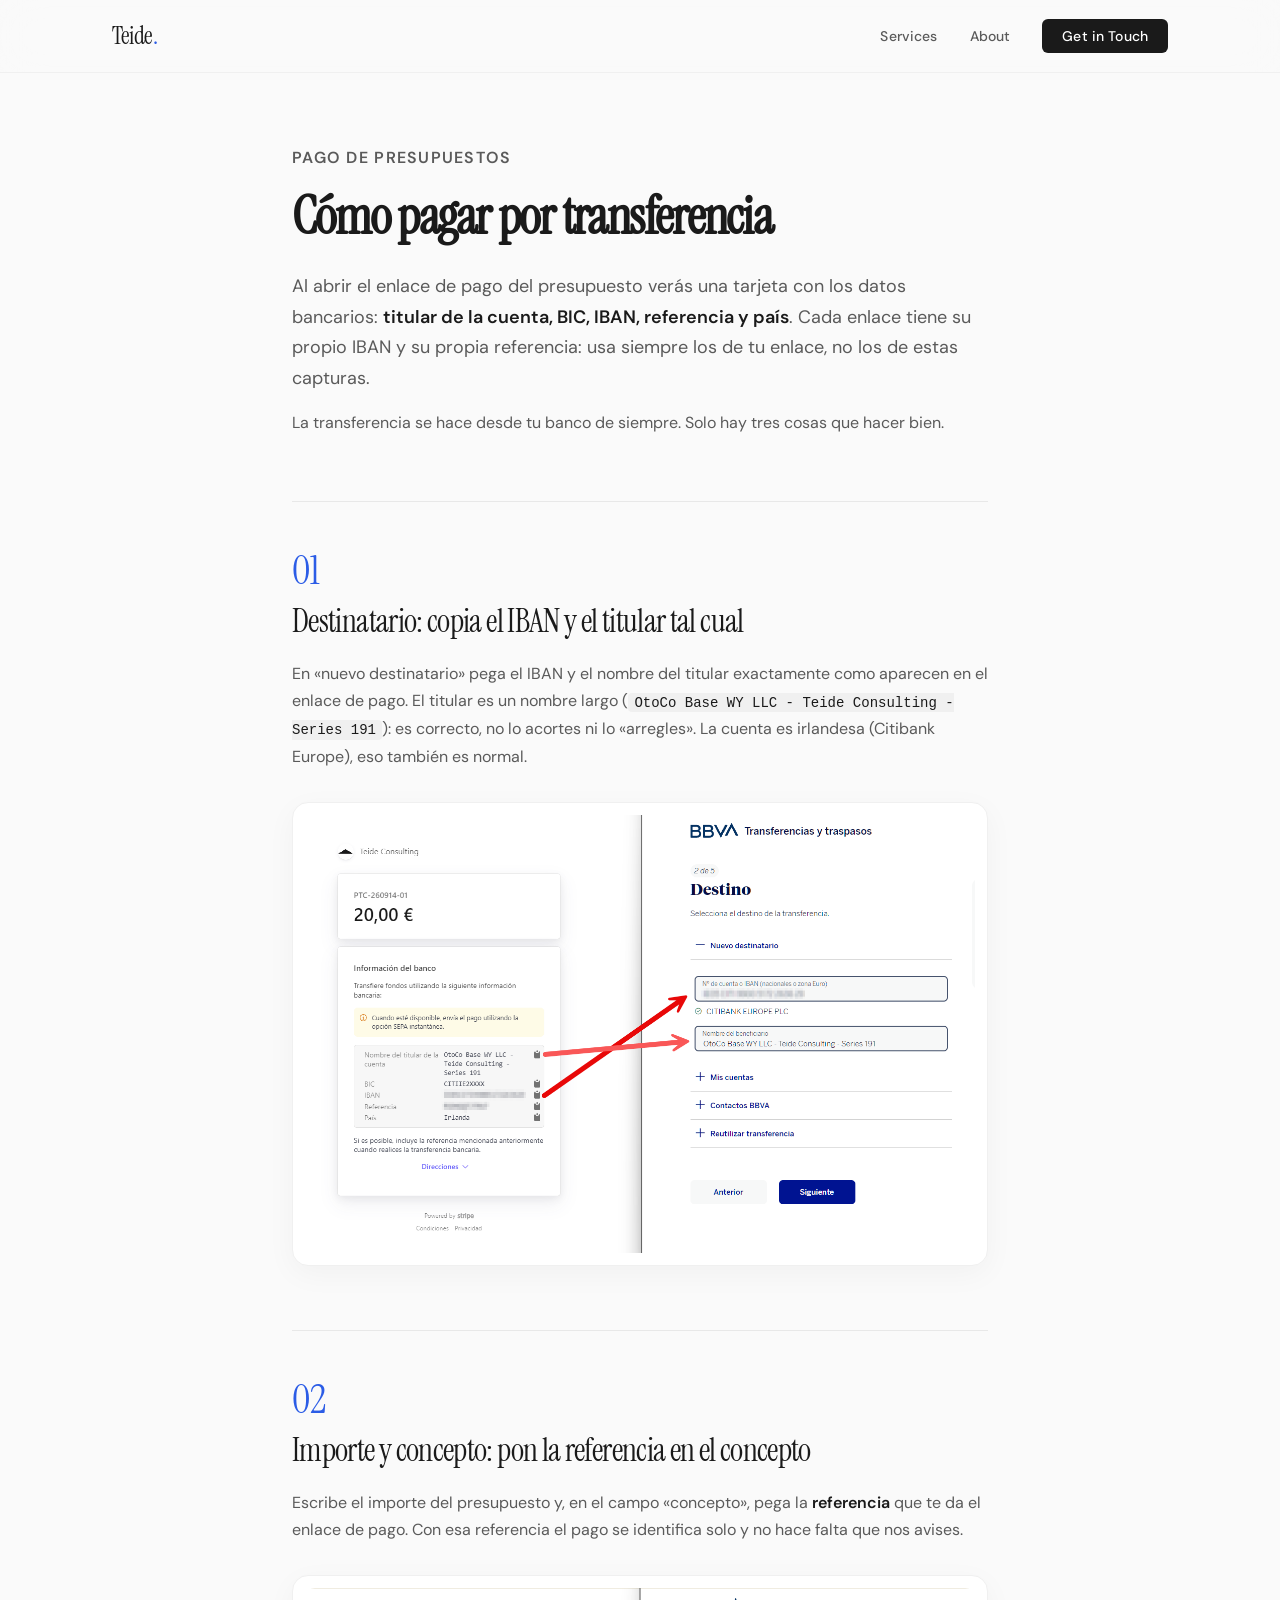
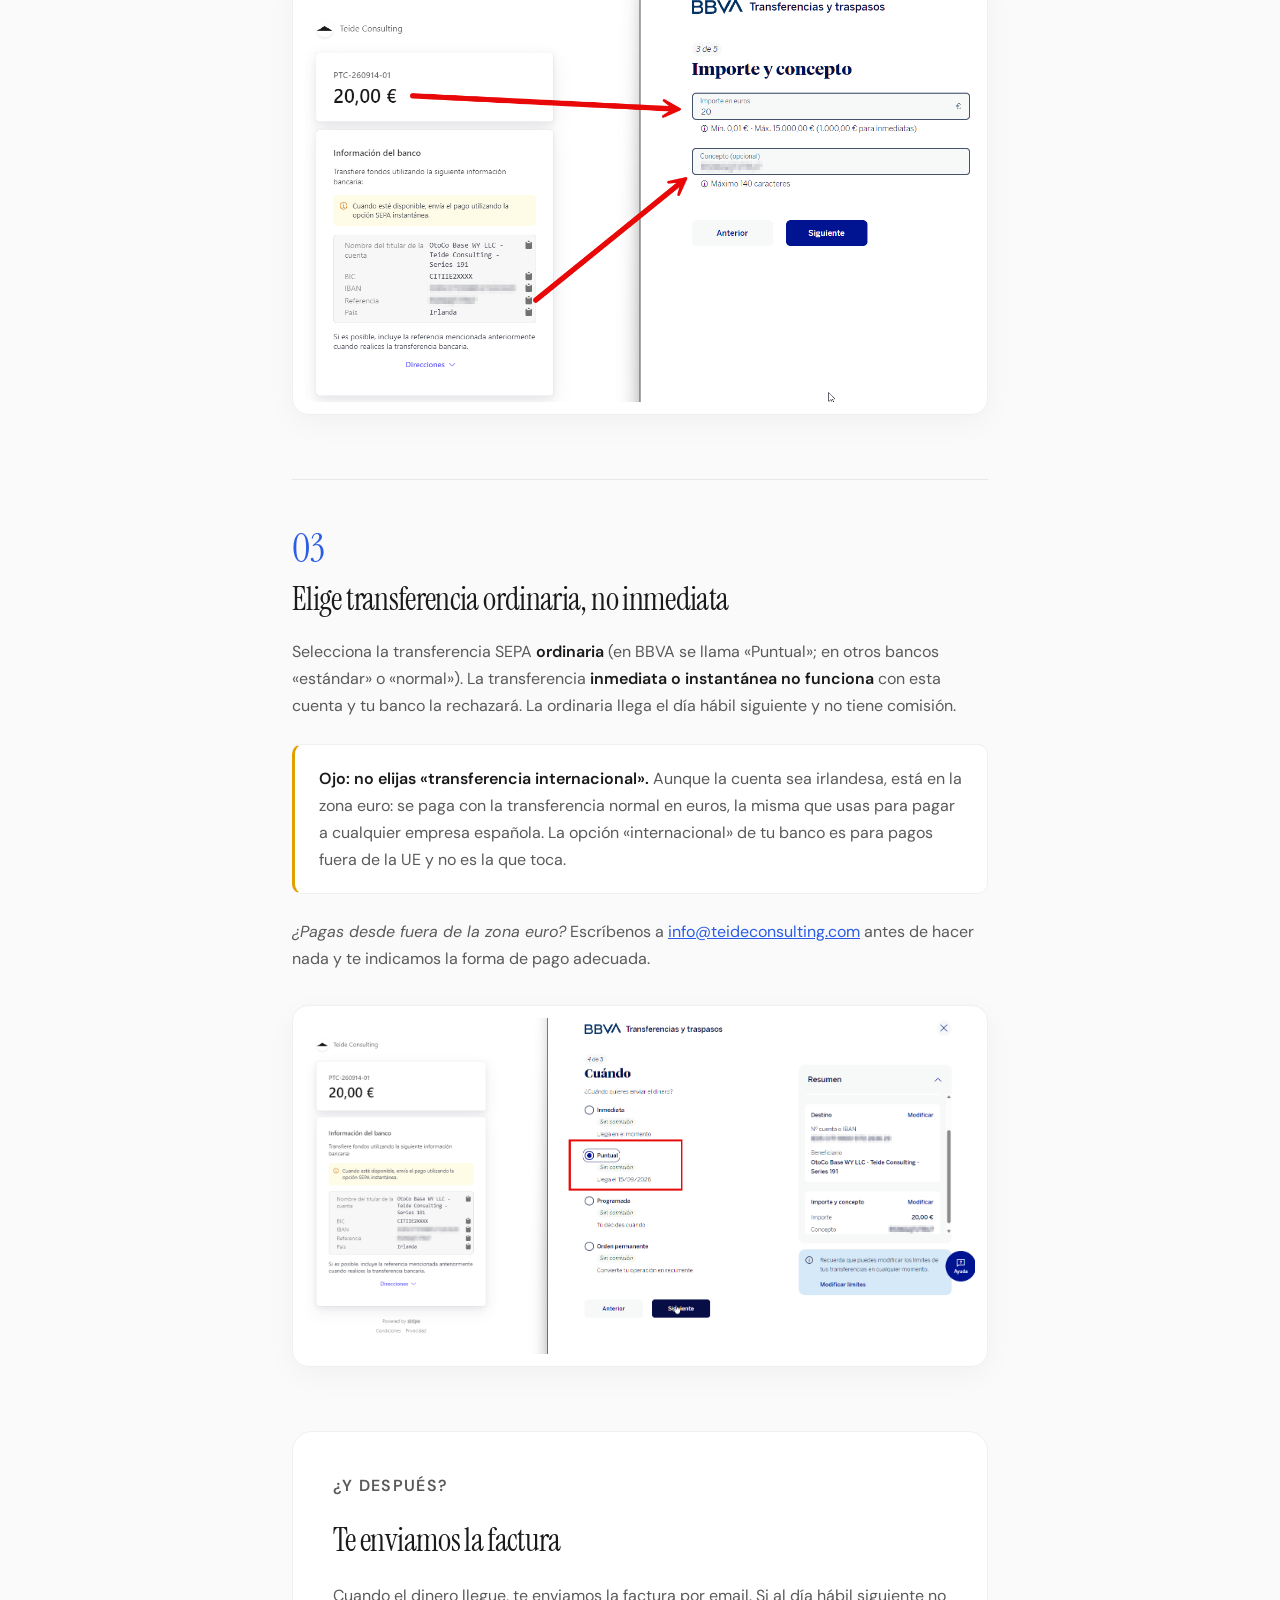
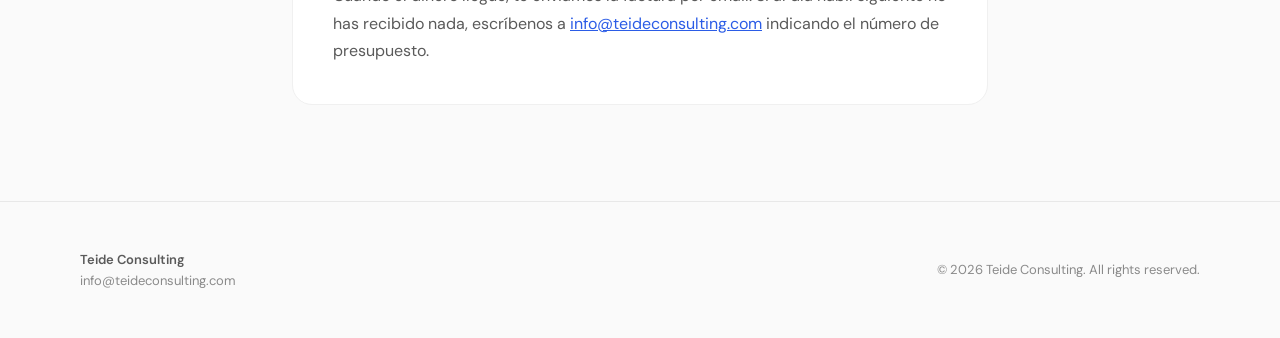
==== pagar-por-transferencia/index.html @ b3c502ce "Add /pagar-por-transferencia payment instructions page Spanish step-by-step guide for paying quotes " ====
<!DOCTYPE html>
<html lang="es">
<head>
  <meta charset="UTF-8">
  <meta name="viewport" content="width=device-width, initial-scale=1.0">
  <title>Cómo pagar por transferencia — Teide Consulting</title>
  <meta name="description" content="Instrucciones paso a paso para pagar un presupuesto de Teide Consulting por transferencia SEPA ordinaria desde tu banco.">
  <link rel="preconnect" href="https://fonts.googleapis.com">
  <link rel="preconnect" href="https://fonts.gstatic.com" crossorigin>
  <link href="https://fonts.googleapis.com/css2?family=DM+Sans:ital,opsz,wght@0,9..40,300;0,9..40,400;0,9..40,500;0,9..40,600;0,9..40,700;1,9..40,400&family=Instrument+Serif:ital@0;1&display=swap" rel="stylesheet">
  <style>
    :root {
      --color-bg: #FAFAFA;
      --color-surface: #FFFFFF;
      --color-text: #1A1A1A;
      --color-text-secondary: #5A5A5A;
      --color-text-muted: #8A8A8A;
      --color-accent: #2B5CE6;
      --color-accent-light: #E8EEFB;
      --color-border: #E8E8E8;
      --color-border-light: #F0F0F0;
      --font-display: 'Instrument Serif', Georgia, serif;
      --font-body: 'DM Sans', system-ui, sans-serif;
    }

    *, *::before, *::after { margin: 0; padding: 0; box-sizing: border-box; }

    html { scroll-behavior: smooth; }

    body {
      font-family: var(--font-body);
      color: var(--color-text);
      background: var(--color-bg);
      line-height: 1.6;
      -webkit-font-smoothing: antialiased;
    }

    /* ── NAV ── */
    nav {
      position: fixed;
      top: 0;
      left: 0;
      right: 0;
      z-index: 100;
      background: rgba(250, 250, 250, 0.85);
      backdrop-filter: blur(20px);
      -webkit-backdrop-filter: blur(20px);
      border-bottom: 1px solid var(--color-border-light);
    }

    .nav-inner {
      max-width: 1120px;
      margin: 0 auto;
      padding: 0 2rem;
      height: 72px;
      display: flex;
      align-items: center;
      justify-content: space-between;
    }

    .logo {
      font-family: var(--font-display);
      font-size: 1.5rem;
      letter-spacing: -0.02em;
      color: var(--color-text);
      text-decoration: none;
    }

    .logo span {
      color: var(--color-accent);
    }

    .nav-links {
      display: flex;
      gap: 2rem;
      list-style: none;
      align-items: center;
    }

    .nav-links a {
      font-size: 0.875rem;
      font-weight: 500;
      color: var(--color-text-secondary);
      text-decoration: none;
      letter-spacing: 0.01em;
      transition: color 0.2s;
    }

    .nav-links a:hover { color: var(--color-text); }

    .nav-cta {
      font-size: 0.875rem !important;
      font-weight: 500 !important;
      color: var(--color-surface) !important;
      background: var(--color-text);
      padding: 0.5rem 1.25rem;
      border-radius: 6px;
      transition: background 0.2s !important;
    }

    .nav-cta:hover { background: var(--color-accent) !important; color: #fff !important; }

    /* ── GUIDE ── */
    .guide {
      max-width: 760px;
      margin: 0 auto;
      padding: 9rem 2rem 6rem;
    }

    .section-label {
      font-size: 0.75rem;
      font-weight: 600;
      letter-spacing: 0.08em;
      text-transform: uppercase;
      color: var(--color-accent);
      margin-bottom: 1rem;
    }

    .guide h1 {
      font-family: var(--font-display);
      font-size: clamp(2.25rem, 5vw, 3.25rem);
      line-height: 1.15;
      letter-spacing: -0.03em;
      margin-bottom: 1.5rem;
    }

    .guide p {
      color: var(--color-text-secondary);
      font-size: 1rem;
      line-height: 1.7;
      margin-bottom: 1rem;
    }

    .guide strong { color: var(--color-text); font-weight: 600; }

    .guide a { color: var(--color-accent); }

    .guide code {
      font-family: ui-monospace, SFMono-Regular, Menlo, Consolas, monospace;
      font-size: 0.875em;
      color: var(--color-text);
      background: var(--color-border-light);
      padding: 0.1rem 0.4rem;
      border-radius: 4px;
    }

    .lead {
      font-size: 1.125rem !important;
    }

    .step {
      margin-top: 4rem;
      padding-top: 3rem;
      border-top: 1px solid var(--color-border);
    }

    .step-number {
      font-family: var(--font-display);
      font-size: 2.5rem;
      line-height: 1;
      color: var(--color-accent);
      margin-bottom: 0.75rem;
    }

    .step h2 {
      font-family: var(--font-display);
      font-size: clamp(1.5rem, 3vw, 2rem);
      line-height: 1.2;
      letter-spacing: -0.02em;
      font-weight: 400;
      margin-bottom: 1.25rem;
    }

    .shot {
      margin-top: 2rem;
      background: var(--color-surface);
      border: 1px solid var(--color-border-light);
      border-radius: 16px;
      padding: 0.75rem;
      box-shadow: 0 8px 30px rgba(0,0,0,0.04);
    }

    .shot img {
      display: block;
      width: 100%;
      height: auto;
      border-radius: 10px;
    }

    .callout {
      background: var(--color-surface);
      border: 1px solid var(--color-border-light);
      border-left: 3px solid #E0A100;
      border-radius: 10px;
      padding: 1.25rem 1.5rem;
      margin: 1.5rem 0;
    }

    .callout p:last-child { margin-bottom: 0; }

    .after {
      margin-top: 4rem;
      background: var(--color-surface);
      border: 1px solid var(--color-border-light);
      border-radius: 20px;
      padding: 2.5rem;
    }

    .after h2 {
      font-family: var(--font-display);
      font-size: clamp(1.5rem, 3vw, 2rem);
      letter-spacing: -0.02em;
      font-weight: 400;
      margin-bottom: 1rem;
    }

    .after p:last-child { margin-bottom: 0; }

    /* ── FOOTER ── */
    footer {
      border-top: 1px solid var(--color-border);
      padding: 3rem 2rem;
    }

    .footer-inner {
      max-width: 1120px;
      margin: 0 auto;
      display: flex;
      justify-content: space-between;
      align-items: center;
      flex-wrap: wrap;
      gap: 1rem;
    }

    .footer-left p {
      font-size: 0.8125rem;
      color: var(--color-text-muted);
    }

    .footer-left .company-name {
      font-weight: 600;
      color: var(--color-text-secondary);
    }

    .footer-right {
      font-size: 0.8125rem;
      color: var(--color-text-muted);
    }

    /* ── MOBILE ── */
    .mobile-toggle {
      display: none;
      background: none;
      border: none;
      cursor: pointer;
      padding: 0.5rem;
    }

    .mobile-toggle span {
      display: block;
      width: 20px;
      height: 2px;
      background: var(--color-text);
      margin: 4px 0;
      transition: all 0.3s;
    }

    @media (max-width: 768px) {
      .mobile-toggle { display: block; }

      .nav-links {
        display: none;
        position: absolute;
        top: 72px;
        left: 0;
        right: 0;
        background: var(--color-bg);
        border-bottom: 1px solid var(--color-border);
        flex-direction: column;
        padding: 1.5rem 2rem;
        gap: 1.25rem;
      }

      .nav-links.open { display: flex; }

      .guide { padding: 7rem 1.5rem 4rem; }

      .step { margin-top: 3rem; padding-top: 2.5rem; }

      .shot { padding: 0.375rem; border-radius: 12px; }

      .shot img { border-radius: 8px; }

      .after { padding: 2rem 1.5rem; }

      .footer-inner { flex-direction: column; text-align: center; }
    }
  </style>
</head>
<body>
  <!-- NAV -->
  <nav>
    <div class="nav-inner">
      <a href="/" class="logo">Teide<span>.</span></a>
      <button class="mobile-toggle" onclick="document.querySelector('.nav-links').classList.toggle('open')" aria-label="Toggle menu">
        <span></span><span></span><span></span>
      </button>
      <ul class="nav-links">
        <li><a href="/#services">Services</a></li>
        <li><a href="/#about">About</a></li>
        <li><a href="/#contact" class="nav-cta">Get in Touch</a></li>
      </ul>
    </div>
  </nav>

  <main class="guide">
    <p class="section-label">Pago de presupuestos</p>
    <h1>Cómo pagar por transferencia</h1>

    <p class="lead">Al abrir el enlace de pago del presupuesto verás una tarjeta con los datos bancarios: <strong>titular de la cuenta, BIC, IBAN, referencia y país</strong>. Cada enlace tiene su propio IBAN y su propia referencia: usa siempre los de tu enlace, no los de estas capturas.</p>

    <p>La transferencia se hace desde tu banco de siempre. Solo hay tres cosas que hacer bien.</p>

    <!-- PASO 1 -->
    <section class="step">
      <div class="step-number">01</div>
      <h2>Destinatario: copia el IBAN y el titular tal cual</h2>
      <p>En «nuevo destinatario» pega el IBAN y el nombre del titular exactamente como aparecen en el enlace de pago. El titular es un nombre largo (<code>OtoCo Base WY LLC - Teide Consulting - Series 191</code>): es correcto, no lo acortes ni lo «arregles». La cuenta es irlandesa (Citibank Europe), eso también es normal.</p>
      <figure class="shot">
        <a href="/pagar-por-transferencia/paso-1-destino.png"><img src="/pagar-por-transferencia/paso-1-destino.png" width="1333" height="871" loading="lazy" alt="A la izquierda, la tarjeta de datos bancarios del enlace de pago; a la derecha, la pantalla «Destino» de BBVA con el IBAN y el nombre del beneficiario copiados de la tarjeta."></a>
      </figure>
    </section>

    <!-- PASO 2 -->
    <section class="step">
      <div class="step-number">02</div>
      <h2>Importe y concepto: pon la referencia en el concepto</h2>
      <p>Escribe el importe del presupuesto y, en el campo «concepto», pega la <strong>referencia</strong> que te da el enlace de pago. Con esa referencia el pago se identifica solo y no hace falta que nos avises.</p>
      <figure class="shot">
        <a href="/pagar-por-transferencia/paso-2-importe-concepto.png"><img src="/pagar-por-transferencia/paso-2-importe-concepto.png" width="1252" height="772" loading="lazy" alt="Pantalla «Importe y concepto» de BBVA: el importe del presupuesto en el campo de importe y la referencia del enlace de pago en el campo concepto."></a>
      </figure>
    </section>

    <!-- PASO 3 -->
    <section class="step">
      <div class="step-number">03</div>
      <h2>Elige transferencia ordinaria, no inmediata</h2>
      <p>Selecciona la transferencia SEPA <strong>ordinaria</strong> (en BBVA se llama «Puntual»; en otros bancos «estándar» o «normal»). La transferencia <strong>inmediata o instantánea no funciona</strong> con esta cuenta y tu banco la rechazará. La ordinaria llega el día hábil siguiente y no tiene comisión.</p>

      <div class="callout">
        <p><strong>Ojo: no elijas «transferencia internacional».</strong> Aunque la cuenta sea irlandesa, está en la zona euro: se paga con la transferencia normal en euros, la misma que usas para pagar a cualquier empresa española. La opción «internacional» de tu banco es para pagos fuera de la UE y no es la que toca.</p>
      </div>

      <p><em>¿Pagas desde fuera de la zona euro?</em> Escríbenos a <a href="mailto:info@teideconsulting.com">info@teideconsulting.com</a> antes de hacer nada y te indicamos la forma de pago adecuada.</p>

      <figure class="shot">
        <a href="/pagar-por-transferencia/paso-3-cuando.png"><img src="/pagar-por-transferencia/paso-3-cuando.png" width="1753" height="880" loading="lazy" alt="Pantalla «Cuándo» de BBVA con la opción «Puntual» seleccionada en lugar de «Inmediata»."></a>
      </figure>
    </section>

    <section class="after">
      <p class="section-label">¿Y después?</p>
      <h2>Te enviamos la factura</h2>
      <p>Cuando el dinero llegue, te enviamos la factura por email. Si al día hábil siguiente no has recibido nada, escríbenos a <a href="mailto:info@teideconsulting.com">info@teideconsulting.com</a> indicando el número de presupuesto.</p>
    </section>
  </main>

  <!-- FOOTER -->
  <footer>
    <div class="footer-inner">
      <div class="footer-left">
        <p><span class="company-name">Teide Consulting</span></p>
        <p>info@teideconsulting.com</p>
      </div>
      <div class="footer-right">
        <p>&copy; 2026 Teide Consulting. All rights reserved.</p>
      </div>
    </div>
  </footer>
</body>
</html>
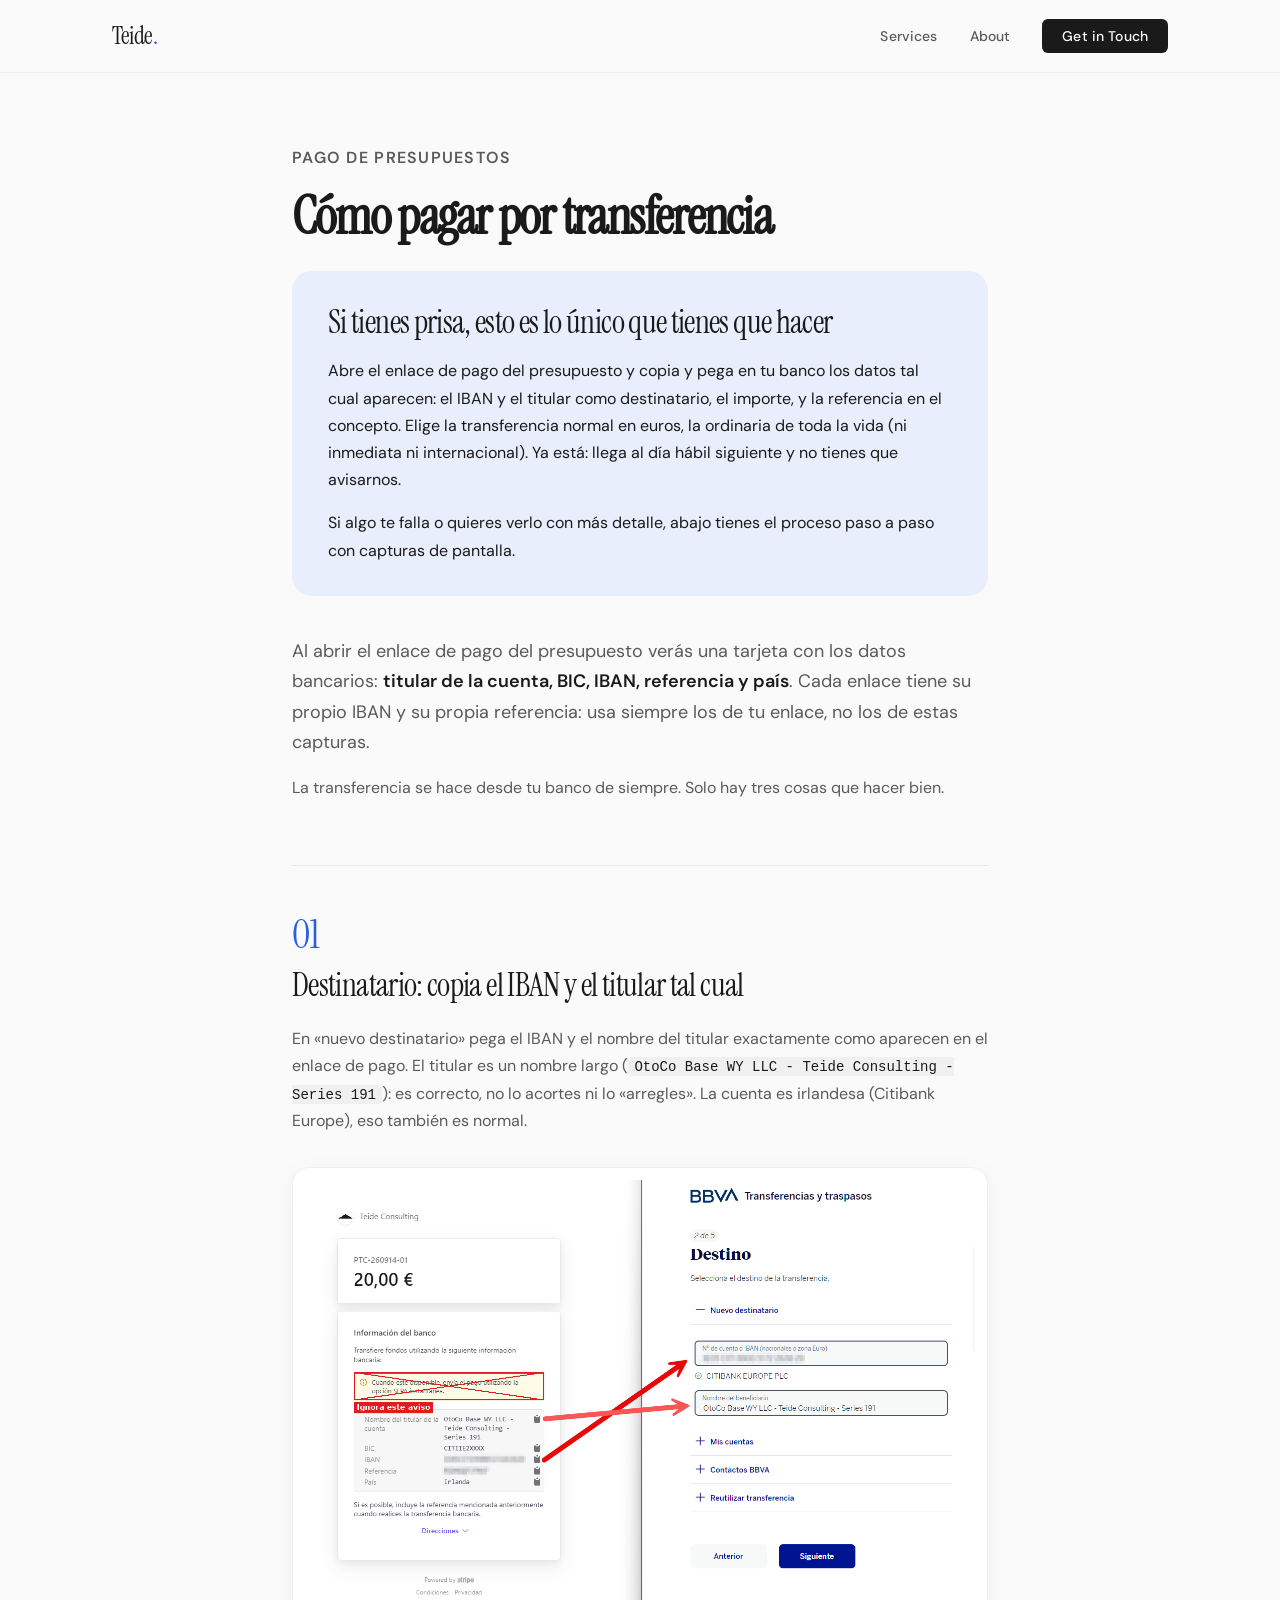
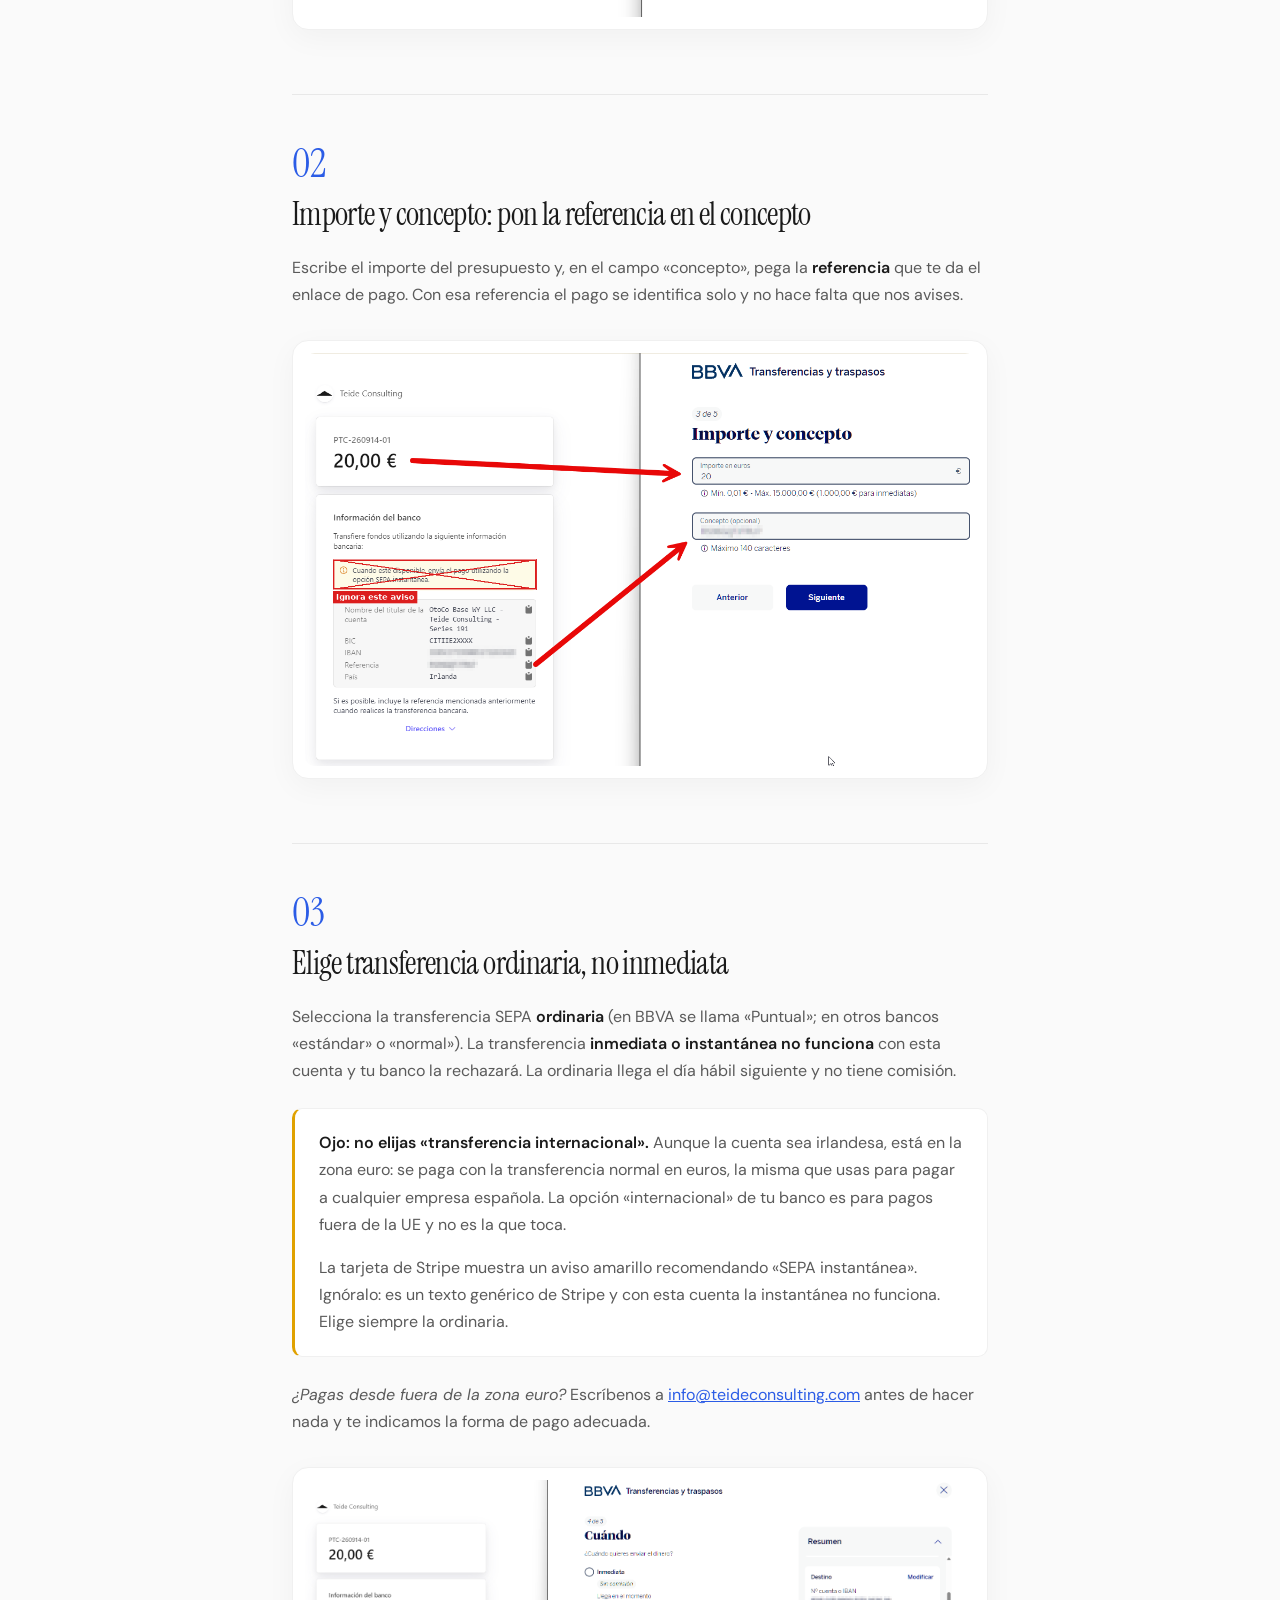
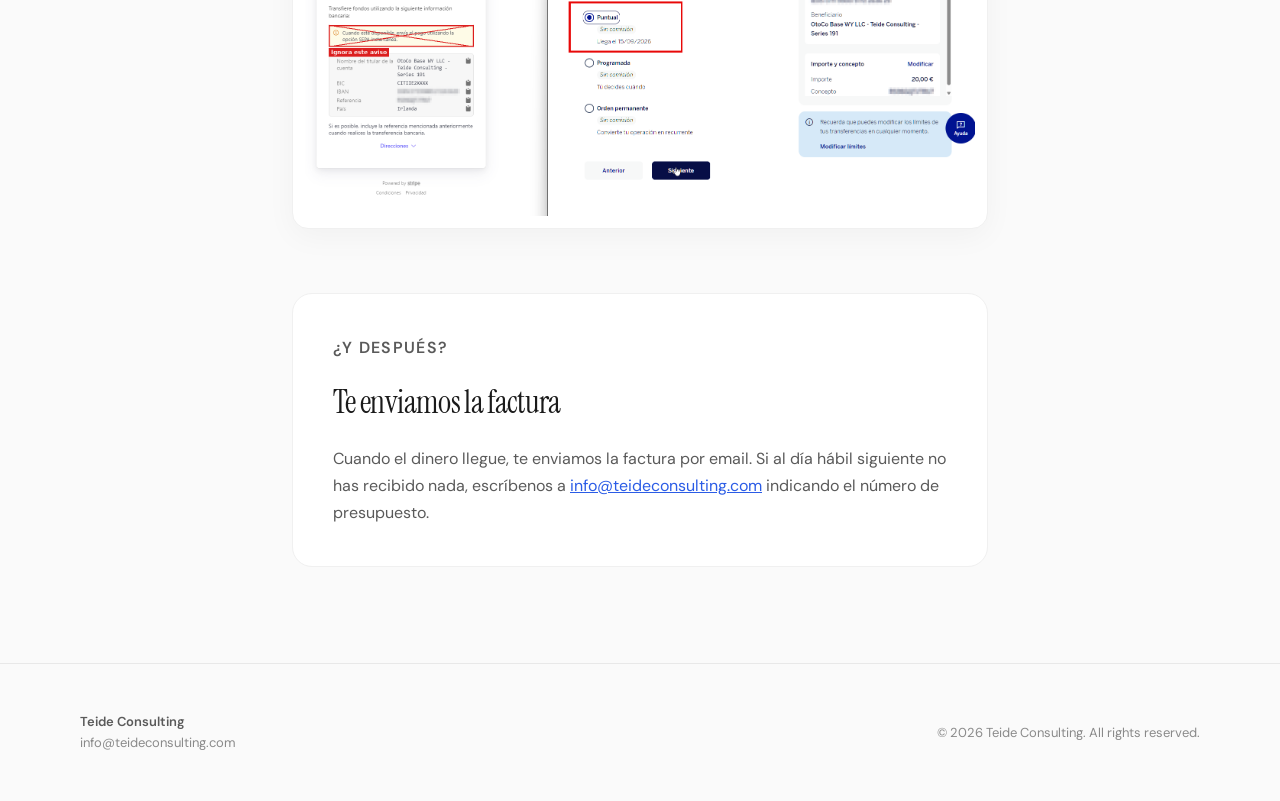
==== commit bc2c786c: "Payment page: quick summary, Stripe notice warning and lightbox - Add "Si tienes prisa" summary befo" ====
--- a/pagar-por-transferencia/index.html
+++ b/pagar-por-transferencia/index.html
@@ -148,6 +148,26 @@
       font-size: 1.125rem !important;
     }
 
+    .quick {
+      background: var(--color-accent-light);
+      border-radius: 20px;
+      padding: 2rem 2.25rem;
+      margin-bottom: 2.5rem;
+    }
+
+    .quick h2 {
+      font-family: var(--font-display);
+      font-size: clamp(1.5rem, 3vw, 2rem);
+      line-height: 1.2;
+      letter-spacing: -0.02em;
+      font-weight: 400;
+      margin-bottom: 1rem;
+    }
+
+    .guide .quick p { color: var(--color-text); }
+
+    .quick p:last-child { margin-bottom: 0; }
+
     .step {
       margin-top: 4rem;
       padding-top: 3rem;
@@ -180,12 +200,72 @@
       box-shadow: 0 8px 30px rgba(0,0,0,0.04);
     }
 
+    .shot a {
+      display: block;
+      cursor: zoom-in;
+    }
+
     .shot img {
       display: block;
       width: 100%;
       height: auto;
       border-radius: 10px;
     }
+
+    /* ── LIGHTBOX ── */
+    html.lightbox-open { overflow: hidden; }
+
+    .lightbox {
+      width: 100%;
+      height: 100%;
+      max-width: none;
+      max-height: none;
+      margin: 0;
+      padding: 4.5rem 2rem 2rem;
+      border: 0;
+      background: rgba(26, 26, 26, 0.94);
+      overflow: auto;
+    }
+
+    .lightbox[open] {
+      display: flex;
+      align-items: center;
+      justify-content: center;
+    }
+
+    .lightbox::backdrop { background: rgba(26, 26, 26, 0.6); }
+
+    .lightbox-img {
+      display: block;
+      max-width: 100%;
+      max-height: 100%;
+      width: auto;
+      height: auto;
+      border-radius: 10px;
+      background: var(--color-surface);
+      box-shadow: 0 20px 60px rgba(0,0,0,0.4);
+    }
+
+    .lightbox-close {
+      position: fixed;
+      top: 1rem;
+      right: 1rem;
+      width: 44px;
+      height: 44px;
+      border: 0;
+      border-radius: 50%;
+      background: var(--color-surface);
+      color: var(--color-text);
+      display: flex;
+      align-items: center;
+      justify-content: center;
+      cursor: pointer;
+      transition: background 0.2s, color 0.2s;
+    }
+
+    .lightbox-close:hover { background: var(--color-accent); color: #fff; }
+
+    .lightbox-close:focus-visible { outline: 2px solid var(--color-accent-light); outline-offset: 3px; }
 
     .callout {
       background: var(--color-surface);
@@ -290,6 +370,12 @@
       .shot { padding: 0.375rem; border-radius: 12px; }
 
       .shot img { border-radius: 8px; }
+
+      .quick { padding: 1.5rem; border-radius: 16px; }
+
+      .lightbox { padding: 4.5rem 0.5rem 1.5rem; }
+
+      .lightbox-img { width: 100%; max-height: none; border-radius: 6px; }
 
       .after { padding: 2rem 1.5rem; }
 
@@ -317,6 +403,12 @@
     <p class="section-label">Pago de presupuestos</p>
     <h1>Cómo pagar por transferencia</h1>
 
+    <section class="quick">
+      <h2>Si tienes prisa, esto es lo único que tienes que hacer</h2>
+      <p>Abre el enlace de pago del presupuesto y copia y pega en tu banco los datos tal cual aparecen: el IBAN y el titular como destinatario, el importe, y la referencia en el concepto. Elige la transferencia normal en euros, la ordinaria de toda la vida (ni inmediata ni internacional). Ya está: llega al día hábil siguiente y no tienes que avisarnos.</p>
+      <p>Si algo te falla o quieres verlo con más detalle, abajo tienes el proceso paso a paso con capturas de pantalla.</p>
+    </section>
+
     <p class="lead">Al abrir el enlace de pago del presupuesto verás una tarjeta con los datos bancarios: <strong>titular de la cuenta, BIC, IBAN, referencia y país</strong>. Cada enlace tiene su propio IBAN y su propia referencia: usa siempre los de tu enlace, no los de estas capturas.</p>
 
     <p>La transferencia se hace desde tu banco de siempre. Solo hay tres cosas que hacer bien.</p>
@@ -327,7 +419,7 @@
       <h2>Destinatario: copia el IBAN y el titular tal cual</h2>
       <p>En «nuevo destinatario» pega el IBAN y el nombre del titular exactamente como aparecen en el enlace de pago. El titular es un nombre largo (<code>OtoCo Base WY LLC - Teide Consulting - Series 191</code>): es correcto, no lo acortes ni lo «arregles». La cuenta es irlandesa (Citibank Europe), eso también es normal.</p>
       <figure class="shot">
-        <a href="/pagar-por-transferencia/paso-1-destino.png"><img src="/pagar-por-transferencia/paso-1-destino.png" width="1333" height="871" loading="lazy" alt="A la izquierda, la tarjeta de datos bancarios del enlace de pago; a la derecha, la pantalla «Destino» de BBVA con el IBAN y el nombre del beneficiario copiados de la tarjeta."></a>
+        <a href="/pagar-por-transferencia/paso-1-destino.png"><img src="/pagar-por-transferencia/paso-1-destino.png" width="1333" height="871" loading="lazy" alt="A la izquierda, la tarjeta de datos bancarios del enlace de pago; a la derecha, la pantalla «Destino» de BBVA con el IBAN y el nombre del beneficiario copiados de la tarjeta. El aviso amarillo de Stripe sobre SEPA instantánea aparece tachado."></a>
       </figure>
     </section>
 
@@ -337,7 +429,7 @@
       <h2>Importe y concepto: pon la referencia en el concepto</h2>
       <p>Escribe el importe del presupuesto y, en el campo «concepto», pega la <strong>referencia</strong> que te da el enlace de pago. Con esa referencia el pago se identifica solo y no hace falta que nos avises.</p>
       <figure class="shot">
-        <a href="/pagar-por-transferencia/paso-2-importe-concepto.png"><img src="/pagar-por-transferencia/paso-2-importe-concepto.png" width="1252" height="772" loading="lazy" alt="Pantalla «Importe y concepto» de BBVA: el importe del presupuesto en el campo de importe y la referencia del enlace de pago en el campo concepto."></a>
+        <a href="/pagar-por-transferencia/paso-2-importe-concepto.png"><img src="/pagar-por-transferencia/paso-2-importe-concepto.png" width="1252" height="772" loading="lazy" alt="Pantalla «Importe y concepto» de BBVA: el importe del presupuesto en el campo de importe y la referencia del enlace de pago en el campo concepto. El aviso amarillo de Stripe sobre SEPA instantánea aparece tachado."></a>
       </figure>
     </section>
 
@@ -349,12 +441,13 @@
 
       <div class="callout">
         <p><strong>Ojo: no elijas «transferencia internacional».</strong> Aunque la cuenta sea irlandesa, está en la zona euro: se paga con la transferencia normal en euros, la misma que usas para pagar a cualquier empresa española. La opción «internacional» de tu banco es para pagos fuera de la UE y no es la que toca.</p>
+        <p>La tarjeta de Stripe muestra un aviso amarillo recomendando «SEPA instantánea». Ignóralo: es un texto genérico de Stripe y con esta cuenta la instantánea no funciona. Elige siempre la ordinaria.</p>
       </div>
 
       <p><em>¿Pagas desde fuera de la zona euro?</em> Escríbenos a <a href="mailto:info@teideconsulting.com">info@teideconsulting.com</a> antes de hacer nada y te indicamos la forma de pago adecuada.</p>
 
       <figure class="shot">
-        <a href="/pagar-por-transferencia/paso-3-cuando.png"><img src="/pagar-por-transferencia/paso-3-cuando.png" width="1753" height="880" loading="lazy" alt="Pantalla «Cuándo» de BBVA con la opción «Puntual» seleccionada en lugar de «Inmediata»."></a>
+        <a href="/pagar-por-transferencia/paso-3-cuando.png"><img src="/pagar-por-transferencia/paso-3-cuando.png" width="1753" height="880" loading="lazy" alt="Pantalla «Cuándo» de BBVA con la opción «Puntual» seleccionada en lugar de «Inmediata». El aviso amarillo de Stripe sobre SEPA instantánea aparece tachado."></a>
       </figure>
     </section>
 
@@ -377,5 +470,46 @@
       </div>
     </div>
   </footer>
+
+  <!-- LIGHTBOX -->
+  <dialog class="lightbox" id="lightbox" aria-label="Captura ampliada">
+    <button type="button" class="lightbox-close" aria-label="Cerrar">
+      <svg width="20" height="20" fill="none" viewBox="0 0 24 24" stroke="currentColor" stroke-width="2"><path stroke-linecap="round" d="M6 6l12 12M18 6L6 18"/></svg>
+    </button>
+    <img class="lightbox-img" alt="">
+  </dialog>
+
+  <script>
+    (function () {
+      var dialog = document.getElementById('lightbox');
+      // Sin soporte de <dialog>, los enlaces abren la imagen como antes.
+      if (typeof dialog.showModal !== 'function') return;
+
+      var img = dialog.querySelector('.lightbox-img');
+      var opener = null;
+
+      document.querySelectorAll('.shot a').forEach(function (link) {
+        link.addEventListener('click', function (e) {
+          e.preventDefault();
+          opener = link;
+          img.src = link.getAttribute('href');
+          img.alt = link.querySelector('img').alt;
+          document.documentElement.classList.add('lightbox-open');
+          dialog.showModal();
+        });
+      });
+
+      // Cierra al pulsar fuera de la imagen o en la X; Escape lo gestiona <dialog>.
+      dialog.addEventListener('click', function (e) {
+        if (e.target !== img) dialog.close();
+      });
+
+      dialog.addEventListener('close', function () {
+        document.documentElement.classList.remove('lightbox-open');
+        img.removeAttribute('src');
+        if (opener) opener.focus();
+      });
+    })();
+  </script>
 </body>
 </html>
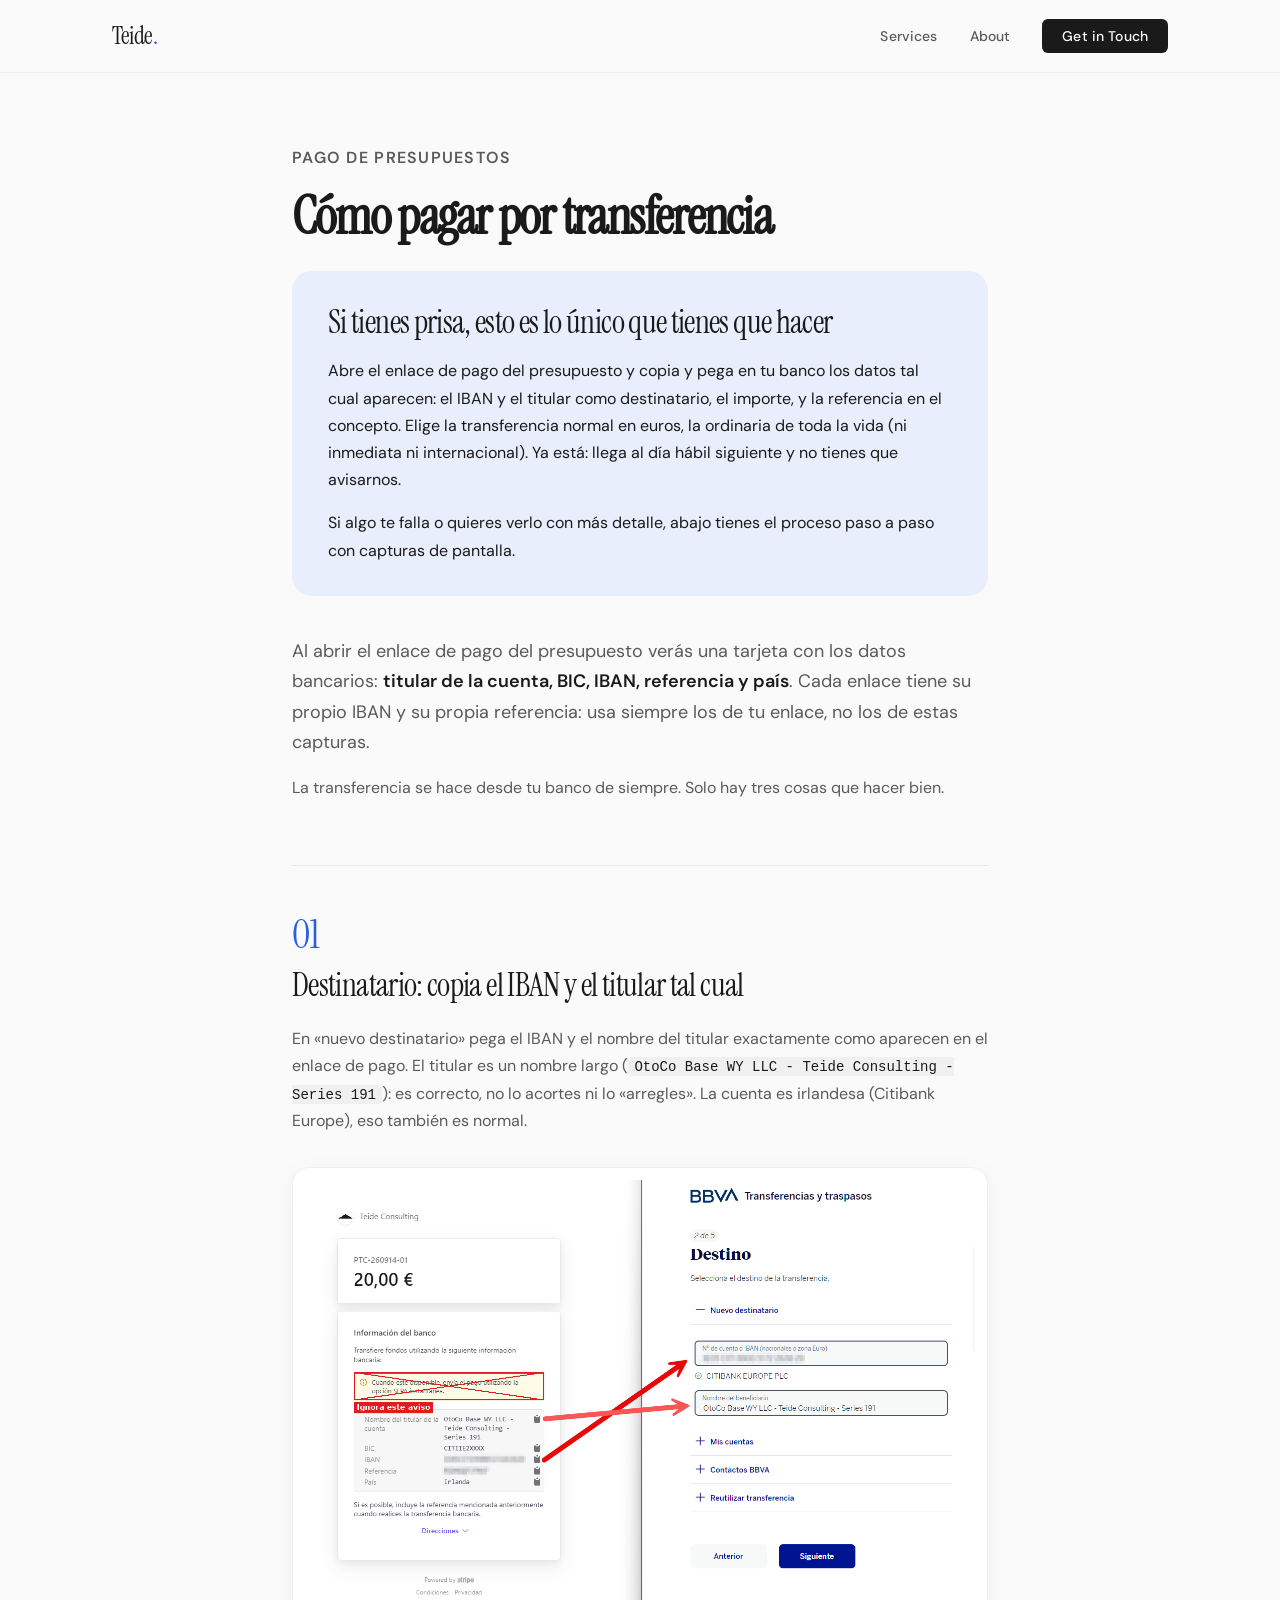
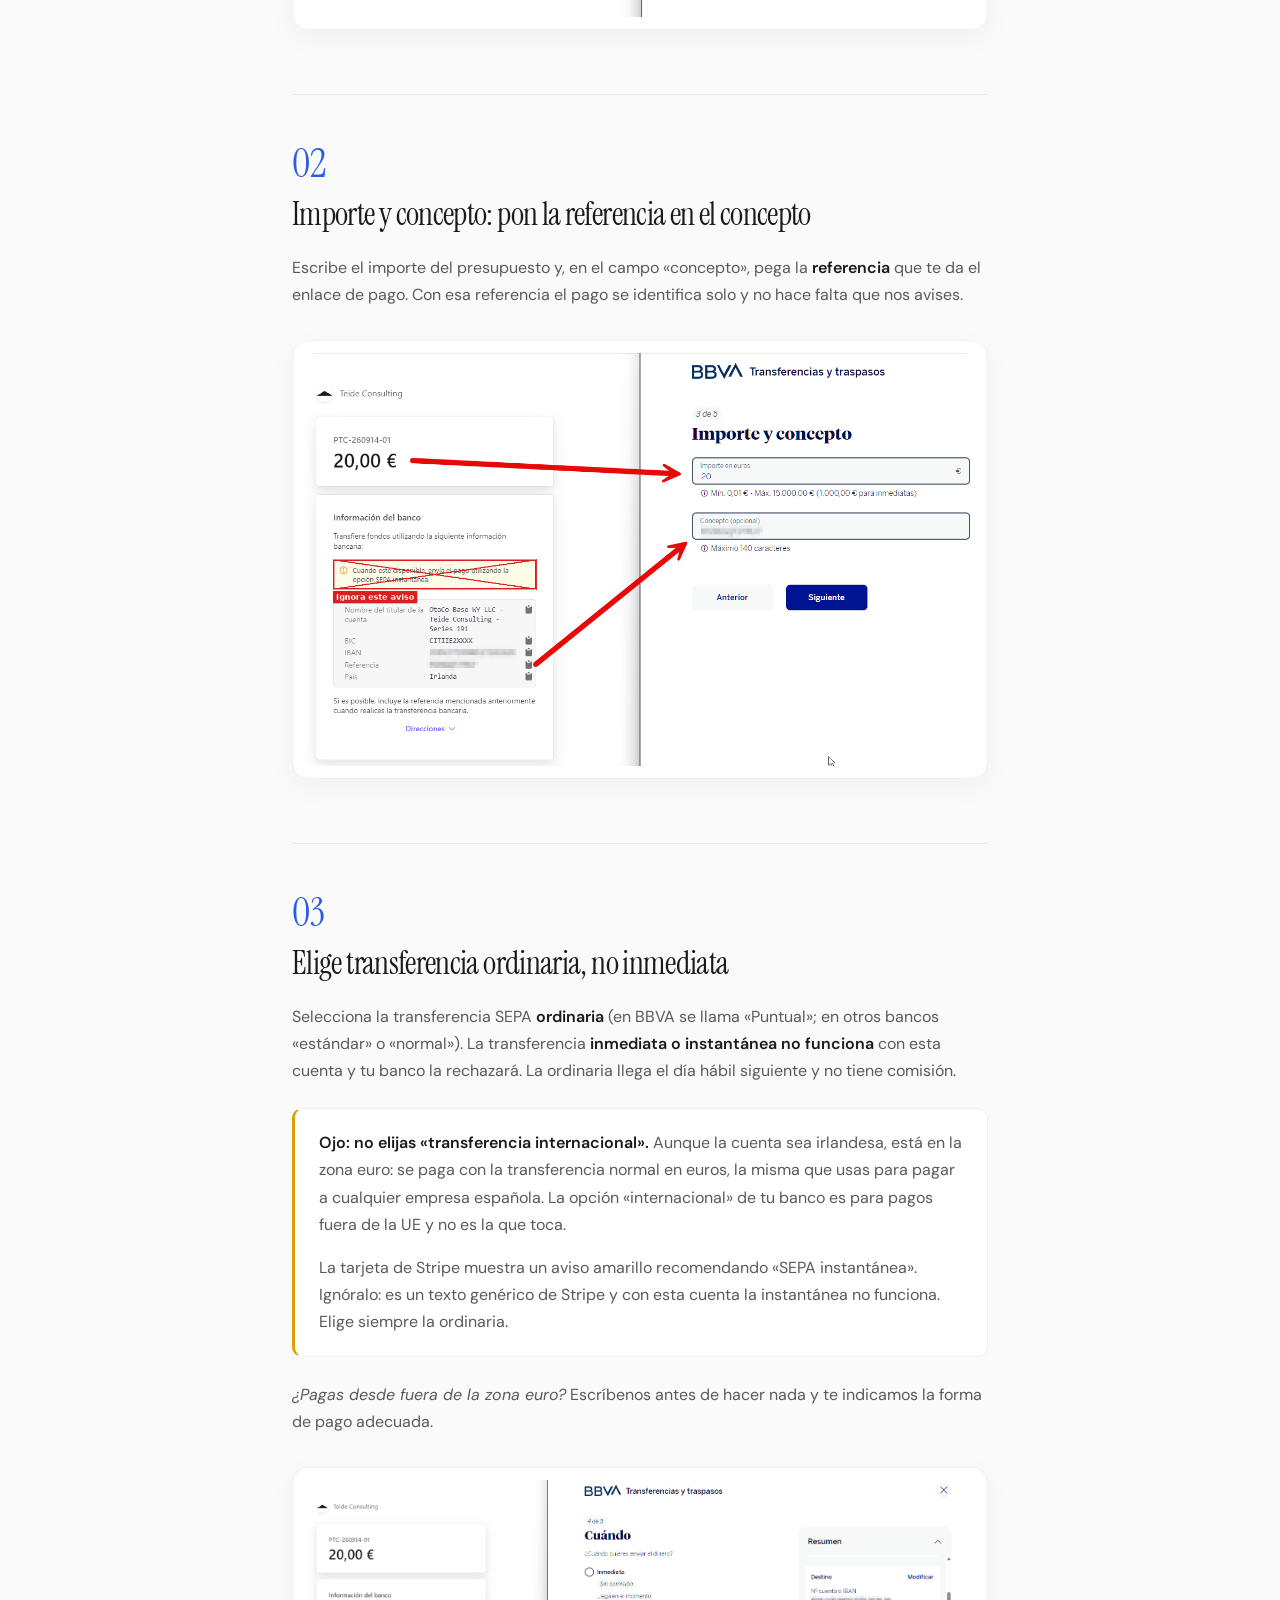
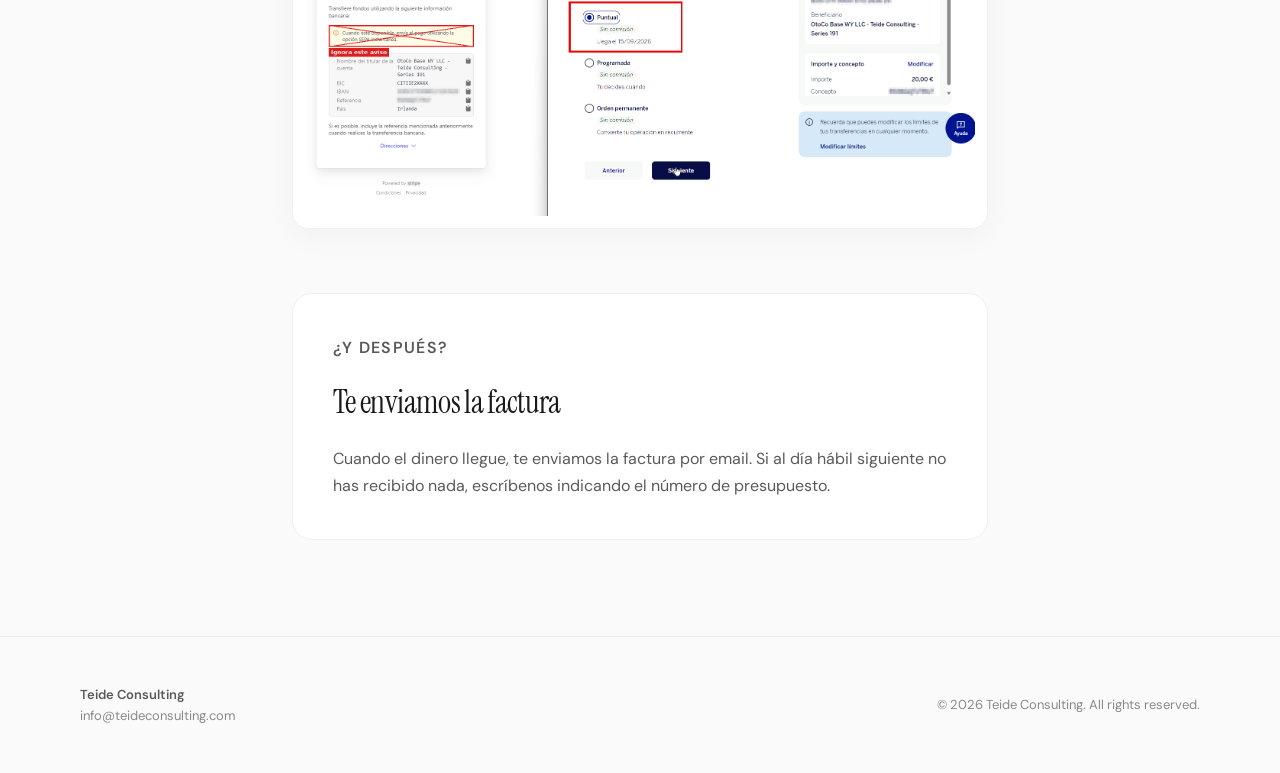
==== commit 025a828a: "Payment page: remove contact email from body text The footer email stays as is.  Co-Authored-By: Cla" ====
--- a/pagar-por-transferencia/index.html
+++ b/pagar-por-transferencia/index.html
@@ -444,7 +444,7 @@
         <p>La tarjeta de Stripe muestra un aviso amarillo recomendando «SEPA instantánea». Ignóralo: es un texto genérico de Stripe y con esta cuenta la instantánea no funciona. Elige siempre la ordinaria.</p>
       </div>
 
-      <p><em>¿Pagas desde fuera de la zona euro?</em> Escríbenos a <a href="mailto:info@teideconsulting.com">info@teideconsulting.com</a> antes de hacer nada y te indicamos la forma de pago adecuada.</p>
+      <p><em>¿Pagas desde fuera de la zona euro?</em> Escríbenos antes de hacer nada y te indicamos la forma de pago adecuada.</p>
 
       <figure class="shot">
         <a href="/pagar-por-transferencia/paso-3-cuando.png"><img src="/pagar-por-transferencia/paso-3-cuando.png" width="1753" height="880" loading="lazy" alt="Pantalla «Cuándo» de BBVA con la opción «Puntual» seleccionada en lugar de «Inmediata». El aviso amarillo de Stripe sobre SEPA instantánea aparece tachado."></a>
@@ -454,7 +454,7 @@
     <section class="after">
       <p class="section-label">¿Y después?</p>
       <h2>Te enviamos la factura</h2>
-      <p>Cuando el dinero llegue, te enviamos la factura por email. Si al día hábil siguiente no has recibido nada, escríbenos a <a href="mailto:info@teideconsulting.com">info@teideconsulting.com</a> indicando el número de presupuesto.</p>
+      <p>Cuando el dinero llegue, te enviamos la factura por email. Si al día hábil siguiente no has recibido nada, escríbenos indicando el número de presupuesto.</p>
     </section>
   </main>
 
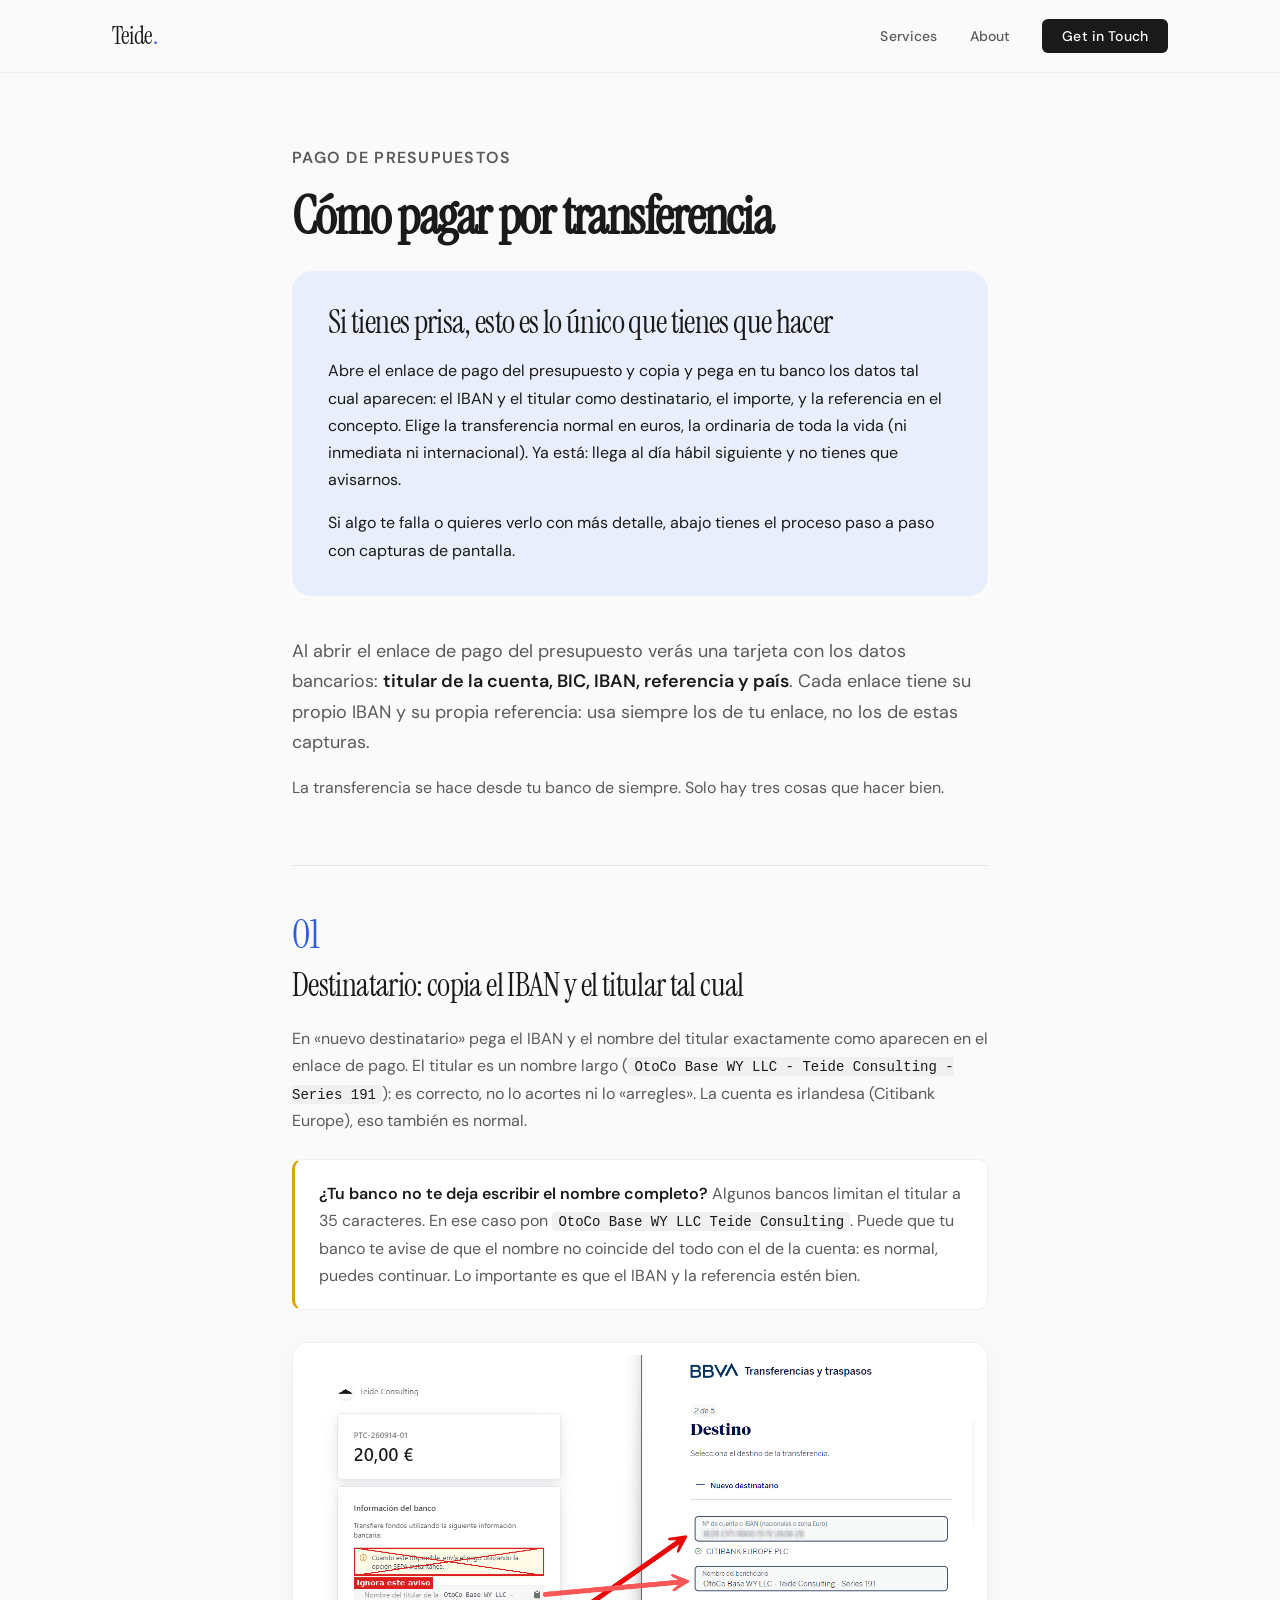
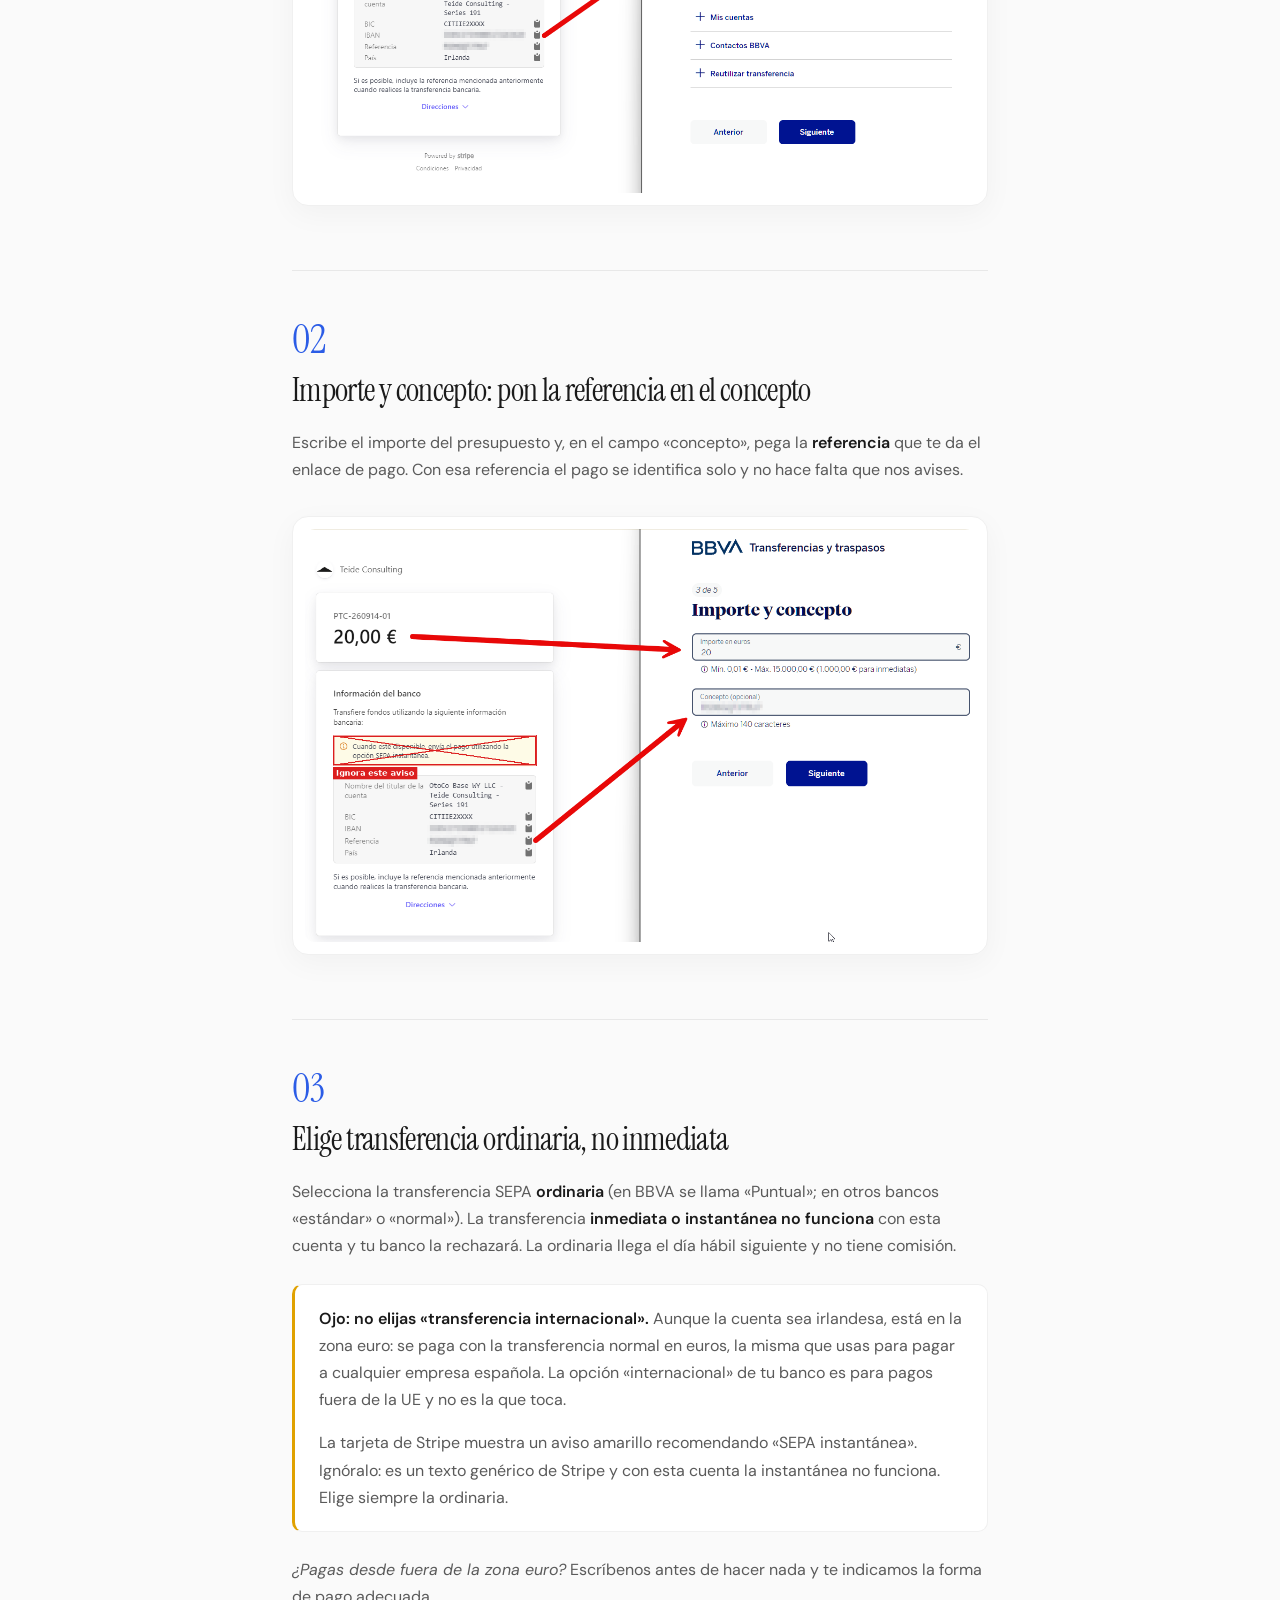
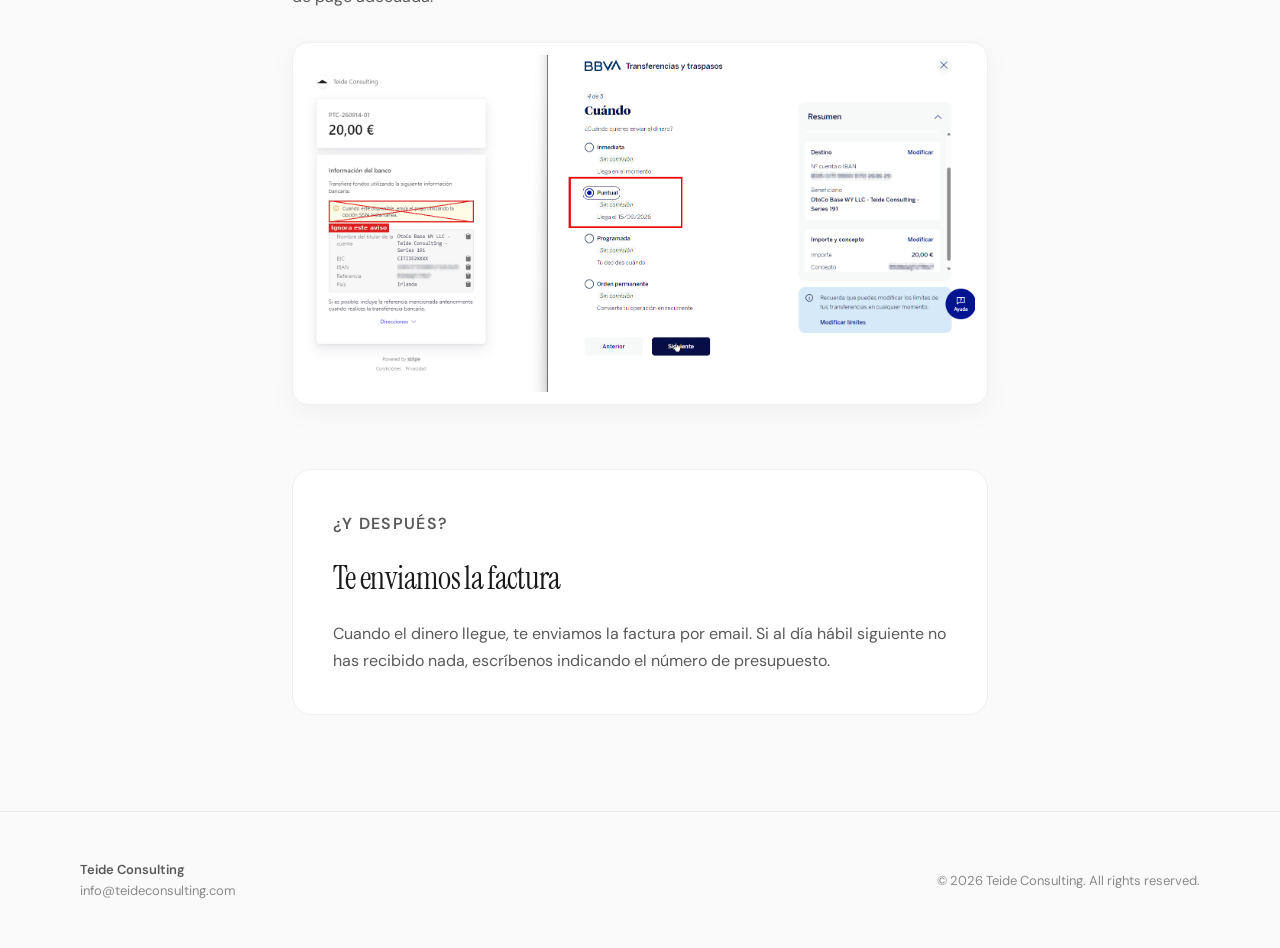
==== commit 09a556b5: "Pagar por transferencia: nombre corto del titular para bancos que limitan a 35 caracteres Co-Authore" ====
--- a/pagar-por-transferencia/index.html
+++ b/pagar-por-transferencia/index.html
@@ -418,6 +418,11 @@
       <div class="step-number">01</div>
       <h2>Destinatario: copia el IBAN y el titular tal cual</h2>
       <p>En «nuevo destinatario» pega el IBAN y el nombre del titular exactamente como aparecen en el enlace de pago. El titular es un nombre largo (<code>OtoCo Base WY LLC - Teide Consulting - Series 191</code>): es correcto, no lo acortes ni lo «arregles». La cuenta es irlandesa (Citibank Europe), eso también es normal.</p>
+
+      <div class="callout">
+        <p><strong>¿Tu banco no te deja escribir el nombre completo?</strong> Algunos bancos limitan el titular a 35 caracteres. En ese caso pon <code>OtoCo Base WY LLC Teide Consulting</code>. Puede que tu banco te avise de que el nombre no coincide del todo con el de la cuenta: es normal, puedes continuar. Lo importante es que el IBAN y la referencia estén bien.</p>
+      </div>
+
       <figure class="shot">
         <a href="/pagar-por-transferencia/paso-1-destino.png"><img src="/pagar-por-transferencia/paso-1-destino.png" width="1333" height="871" loading="lazy" alt="A la izquierda, la tarjeta de datos bancarios del enlace de pago; a la derecha, la pantalla «Destino» de BBVA con el IBAN y el nombre del beneficiario copiados de la tarjeta. El aviso amarillo de Stripe sobre SEPA instantánea aparece tachado."></a>
       </figure>
